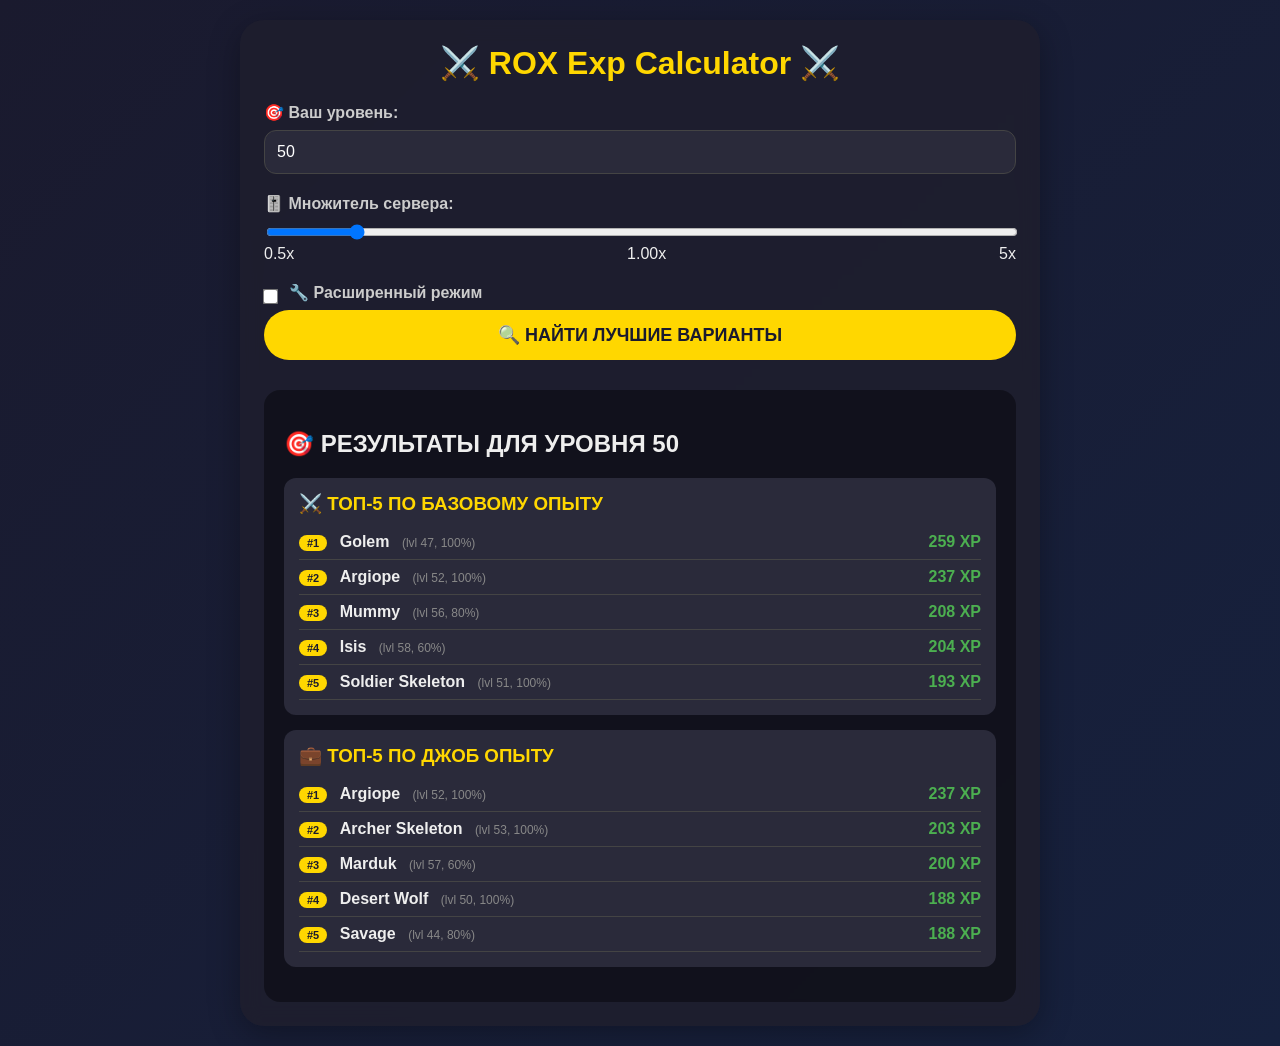
==== index.html @ 653b725a "Update index.html" ====
<!DOCTYPE html>
<html lang="ru">
<head>
    <meta charset="UTF-8">
    <meta name="viewport" content="width=device-width, initial-scale=1.0">
    <title>ROX Exp Calculator</title>
    <link rel="stylesheet" href="style.css">
</head>
<body>
    <div class="container">
        <h1>⚔️ ROX Exp Calculator ⚔️</h1>
        
        <div class="input-group">
            <label>🎯 Ваш уровень:</label>
            <input type="number" id="playerLevel" value="50" min="1" max="150">
        </div>
        
        <div class="input-group">
            <label>🎚️ Множитель сервера:</label>
            <input type="range" id="serverBonus" min="0.5" max="5" step="0.01" value="1.00">
            <div class="flex-between">
                <span>0.5x</span>
                <span id="serverBonusValue">1.00x</span>
                <span>5x</span>
            </div>
        </div>
        
        <div class="switch">
            <input type="checkbox" id="advancedMode">
            <label>🔧 Расширенный режим</label>
        </div>
        
        <div id="advancedPanel" class="advanced-panel">
            <div class="row">
                <div class="input-group">
                    <label>📊 Тип опыта:</label>
                    <select id="expType">
                        <option value="base">Базовый опыт (Base)</option>
                        <option value="job">Опыт профессии (Job)</option>
                    </select>
                </div>
                <div class="input-group">
                    <label>👥 Количество в пати:</label>
                    <input type="number" id="partySize" min="1" max="5" value="1">
                </div>
            </div>
            <div class="row">
                <div class="input-group">
                    <label>🎭 Разных классов в пати:</label>
                    <input type="number" id="classVariety" min="1" max="5" value="1">
                </div>
                <div class="input-group">
                    <label>⏱️ Время убийства (сек):</label>
                    <input type="number" id="killTime" min="0.1" step="0.1" value="5">
                </div>
            </div>
            <div class="input-group">
                <div class="switch">
                    <input type="checkbox" id="odinBless">
                    <label>✨ Благословение Одина (x5 опыт)</label>
                </div>
            </div>
            <div class="input-group" id="odinPointsGroup" style="display: none;">
                <label>💎 Очков Одина в запасе:</label>
                <input type="number" id="odinPoints" min="0" value="100">
                <div class="odin-info">Маленькие: 1 очко | Средние: 2 | Большие: 3</div>
            </div>
        </div>
        
        <button id="calculateBtn">🔍 НАЙТИ ЛУЧШИЕ ВАРИАНТЫ</button>
        
        <div id="results" class="results">
            <div style="text-align: center; color: #888;">Введите уровень и нажмите кнопку</div>
        </div>
    </div>

    <script src="script.js"></script>
</body>
</html>
---- style.css ----
* {
    box-sizing: border-box;
}

body {
    font-family: -apple-system, BlinkMacSystemFont, 'Segoe UI', Roboto, sans-serif;
    background: linear-gradient(135deg, #1a1a2e 0%, #16213e 100%);
    min-height: 100vh;
    margin: 0;
    padding: 20px;
    color: #eee;
}

.container {
    max-width: 800px;
    margin: 0 auto;
    background: rgba(30, 30, 46, 0.9);
    border-radius: 24px;
    padding: 24px;
    backdrop-filter: blur(10px);
    box-shadow: 0 8px 32px rgba(0,0,0,0.3);
}

h1 {
    text-align: center;
    margin-top: 0;
    color: #ffd700;
}

.input-group {
    margin-bottom: 20px;
}

label {
    display: block;
    margin-bottom: 8px;
    font-weight: bold;
    color: #ccc;
}

input, select {
    width: 100%;
    padding: 12px;
    border-radius: 12px;
    border: 1px solid #444;
    background: #2a2a3a;
    color: white;
    font-size: 16px;
}

input[type="range"] {
    padding: 0;
}

.row {
    display: flex;
    gap: 15px;
    flex-wrap: wrap;
}

.row > * {
    flex: 1;
}

.switch {
    display: flex;
    align-items: center;
    gap: 12px;
    cursor: pointer;
}

.switch input {
    width: auto;
    transform: scale(1.2);
    margin: 0;
}

.advanced-panel {
    display: none;
    margin-top: 20px;
    padding: 20px;
    background: rgba(0,0,0,0.3);
    border-radius: 16px;
}

.advanced-panel.show {
    display: block;
}

.results {
    margin-top: 30px;
    padding: 20px;
    background: rgba(0,0,0,0.4);
    border-radius: 16px;
}

.result-card {
    background: #2a2a3a;
    border-radius: 12px;
    padding: 15px;
    margin-bottom: 15px;
}

.result-card h3 {
    margin: 0 0 10px 0;
    color: #ffd700;
}

.monster-item {
    display: flex;
    justify-content: space-between;
    align-items: center;
    padding: 8px 0;
    border-bottom: 1px solid #444;
}

.monster-name {
    font-weight: bold;
}

.monster-exp {
    color: #4caf50;
    font-weight: bold;
}

.monster-penalty {
    font-size: 12px;
    color: #888;
    margin-left: 8px;
}

button {
    background: #ffd700;
    color: #1a1a2e;
    border: none;
    padding: 14px 28px;
    border-radius: 40px;
    font-size: 18px;
    font-weight: bold;
    cursor: pointer;
    width: 100%;
    transition: transform 0.1s;
}

button:active {
    transform: scale(0.98);
}

.flex-between {
    display: flex;
    justify-content: space-between;
    align-items: center;
}

.odin-info {
    font-size: 14px;
    color: #aaa;
    margin-top: 5px;
}

.badge {
    background: #ffd700;
    color: #1a1a2e;
    padding: 2px 8px;
    border-radius: 20px;
    font-size: 11px;
    font-weight: bold;
    margin-right: 8px;
}

@media (max-width: 600px) {
    .row {
        flex-direction: column;
    }
    .container {
        padding: 16px;
    }
}
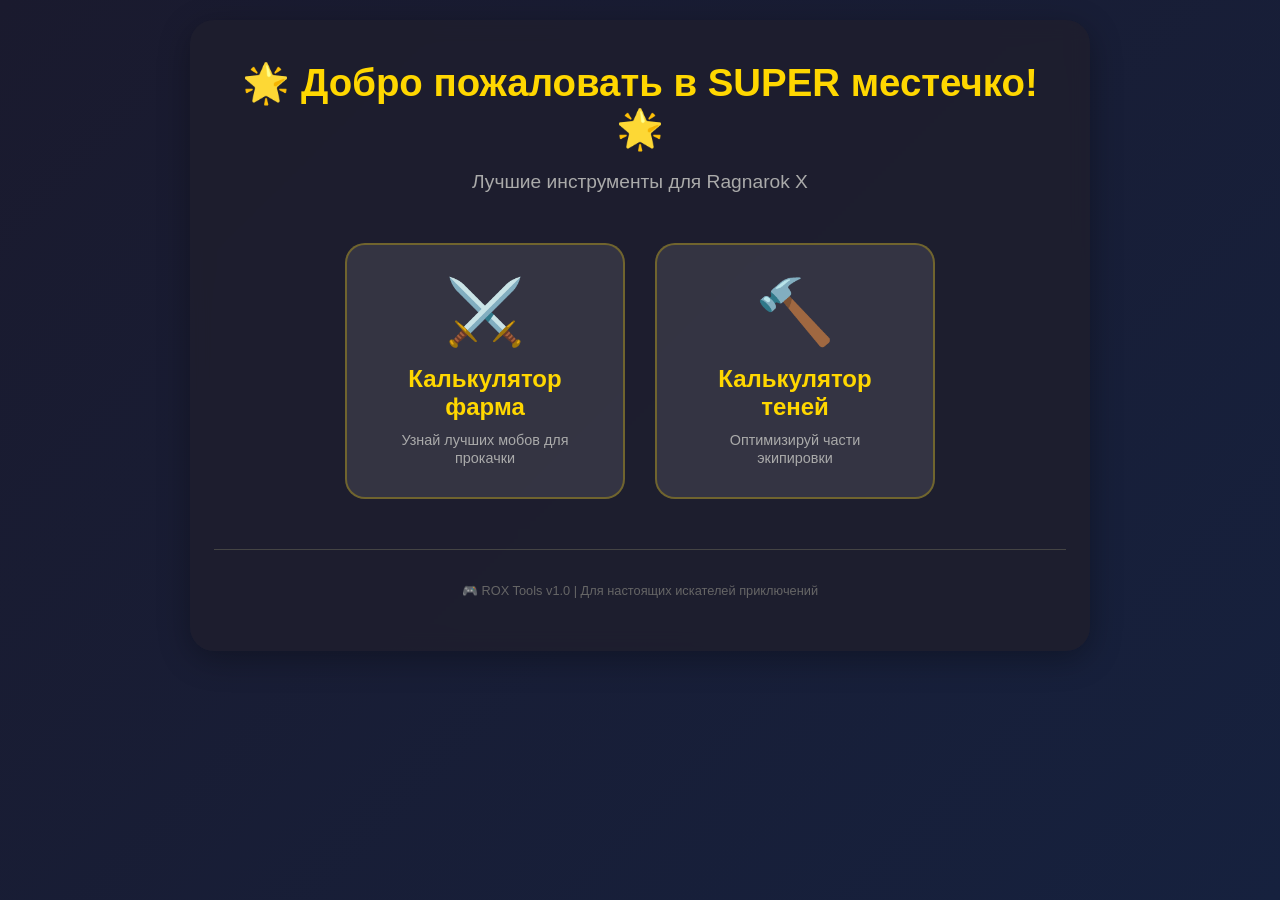
==== commit e1d3d7b4: "Add files via upload" ====
--- a/index.html
+++ b/index.html
@@ -3,77 +3,30 @@
 <head>
     <meta charset="UTF-8">
     <meta name="viewport" content="width=device-width, initial-scale=1.0">
-    <title>ROX Exp Calculator</title>
+    <title>SUPER местечко - ROX Tools</title>
     <link rel="stylesheet" href="style.css">
 </head>
 <body>
-    <div class="container">
-        <h1>⚔️ ROX Exp Calculator ⚔️</h1>
+    <div class="container hero">
+        <h1>🌟 Добро пожаловать в SUPER местечко! 🌟</h1>
+        <p class="subtitle">Лучшие инструменты для Ragnarok X</p>
         
-        <div class="input-group">
-            <label>🎯 Ваш уровень:</label>
-            <input type="number" id="playerLevel" value="50" min="1" max="150">
+        <div class="hero-buttons">
+            <a href="farm.html" class="hero-btn farm-btn">
+                <span class="btn-icon">⚔️</span>
+                <span class="btn-title">Калькулятор фарма</span>
+                <span class="btn-desc">Узнай лучших мобов для прокачки</span>
+            </a>
+            <a href="shadow.html" class="hero-btn shadow-btn">
+                <span class="btn-icon">🔨</span>
+                <span class="btn-title">Калькулятор теней</span>
+                <span class="btn-desc">Оптимизируй части экипировки</span>
+            </a>
         </div>
         
-        <div class="input-group">
-            <label>🎚️ Множитель сервера:</label>
-            <input type="range" id="serverBonus" min="0.5" max="5" step="0.01" value="1.00">
-            <div class="flex-between">
-                <span>0.5x</span>
-                <span id="serverBonusValue">1.00x</span>
-                <span>5x</span>
-            </div>
-        </div>
-        
-        <div class="switch">
-            <input type="checkbox" id="advancedMode">
-            <label>🔧 Расширенный режим</label>
-        </div>
-        
-        <div id="advancedPanel" class="advanced-panel">
-            <div class="row">
-                <div class="input-group">
-                    <label>📊 Тип опыта:</label>
-                    <select id="expType">
-                        <option value="base">Базовый опыт (Base)</option>
-                        <option value="job">Опыт профессии (Job)</option>
-                    </select>
-                </div>
-                <div class="input-group">
-                    <label>👥 Количество в пати:</label>
-                    <input type="number" id="partySize" min="1" max="5" value="1">
-                </div>
-            </div>
-            <div class="row">
-                <div class="input-group">
-                    <label>🎭 Разных классов в пати:</label>
-                    <input type="number" id="classVariety" min="1" max="5" value="1">
-                </div>
-                <div class="input-group">
-                    <label>⏱️ Время убийства (сек):</label>
-                    <input type="number" id="killTime" min="0.1" step="0.1" value="5">
-                </div>
-            </div>
-            <div class="input-group">
-                <div class="switch">
-                    <input type="checkbox" id="odinBless">
-                    <label>✨ Благословение Одина (x5 опыт)</label>
-                </div>
-            </div>
-            <div class="input-group" id="odinPointsGroup" style="display: none;">
-                <label>💎 Очков Одина в запасе:</label>
-                <input type="number" id="odinPoints" min="0" value="100">
-                <div class="odin-info">Маленькие: 1 очко | Средние: 2 | Большие: 3</div>
-            </div>
-        </div>
-        
-        <button id="calculateBtn">🔍 НАЙТИ ЛУЧШИЕ ВАРИАНТЫ</button>
-        
-        <div id="results" class="results">
-            <div style="text-align: center; color: #888;">Введите уровень и нажмите кнопку</div>
-        </div>
+        <footer class="hero-footer">
+            <p>🎮 ROX Tools v1.0 | Для настоящих искателей приключений</p>
+        </footer>
     </div>
-
-    <script src="script.js"></script>
 </body>
-</html>
+</html>
--- a/style.css
+++ b/style.css
@@ -12,7 +12,7 @@
 }
 
 .container {
-    max-width: 800px;
+    max-width: 900px;
     margin: 0 auto;
     background: rgba(30, 30, 46, 0.9);
     border-radius: 24px;
@@ -21,6 +21,110 @@
     box-shadow: 0 8px 32px rgba(0,0,0,0.3);
 }
 
+/* ========== ГЛАВНАЯ СТРАНИЦА ========== */
+.hero {
+    text-align: center;
+    padding: 40px 24px;
+}
+
+.hero h1 {
+    font-size: 2.4em;
+    margin-bottom: 10px;
+}
+
+.subtitle {
+    font-size: 1.2em;
+    color: #aaa;
+    margin-bottom: 50px;
+}
+
+.hero-buttons {
+    display: flex;
+    gap: 30px;
+    justify-content: center;
+    flex-wrap: wrap;
+    margin-bottom: 50px;
+}
+
+.hero-btn {
+    background: rgba(255, 255, 255, 0.1);
+    border: 2px solid rgba(255, 215, 0, 0.3);
+    border-radius: 20px;
+    padding: 30px 40px;
+    text-decoration: none;
+    color: white;
+    transition: all 0.3s ease;
+    width: 280px;
+    text-align: center;
+}
+
+.hero-btn:hover {
+    transform: translateY(-5px);
+    border-color: #ffd700;
+    background: rgba(255, 215, 0, 0.1);
+    box-shadow: 0 10px 30px rgba(255, 215, 0, 0.2);
+}
+
+.btn-icon {
+    font-size: 4em;
+    display: block;
+    margin-bottom: 15px;
+}
+
+.btn-title {
+    font-size: 1.5em;
+    font-weight: bold;
+    display: block;
+    margin-bottom: 10px;
+    color: #ffd700;
+}
+
+.btn-desc {
+    font-size: 0.9em;
+    color: #aaa;
+}
+
+.hero-footer {
+    margin-top: 40px;
+    padding-top: 20px;
+    border-top: 1px solid #444;
+    color: #666;
+    font-size: 0.8em;
+}
+
+/* ========== НАВИГАЦИЯ ========== */
+.nav-bar {
+    display: flex;
+    justify-content: space-between;
+    align-items: center;
+    margin-bottom: 30px;
+    padding-bottom: 15px;
+    border-bottom: 1px solid #444;
+    flex-wrap: wrap;
+    gap: 10px;
+}
+
+.home-btn, .switch-btn {
+    background: rgba(255, 215, 0, 0.15);
+    padding: 8px 16px;
+    border-radius: 20px;
+    text-decoration: none;
+    color: #ffd700;
+    font-size: 14px;
+    transition: all 0.2s;
+}
+
+.home-btn:hover, .switch-btn:hover {
+    background: rgba(255, 215, 0, 0.3);
+}
+
+.page-title {
+    font-size: 1.2em;
+    font-weight: bold;
+    color: #ffd700;
+}
+
+/* ========== ОБЩИЕ СТИЛИ ========== */
 h1 {
     text-align: center;
     margin-top: 0;
@@ -106,7 +210,7 @@
     color: #ffd700;
 }
 
-.monster-item {
+.monster-item, .craft-item {
     display: flex;
     justify-content: space-between;
     align-items: center;
@@ -114,11 +218,11 @@
     border-bottom: 1px solid #444;
 }
 
-.monster-name {
-    font-weight: bold;
-}
-
-.monster-exp {
+.monster-name, .craft-name {
+    font-weight: bold;
+}
+
+.monster-exp, .craft-stats {
     color: #4caf50;
     font-weight: bold;
 }
@@ -168,11 +272,96 @@
     margin-right: 8px;
 }
 
-@media (max-width: 600px) {
-    .row {
-        flex-direction: column;
-    }
-    .container {
-        padding: 16px;
-    }
+/* Увеличенные иконки в таблице */
+.craft-img {
+    width: 80px;
+    text-align: center;
+    padding: 8px;
+}
+
+.item-icon {
+    width: 64px;
+    height: 64px;
+    object-fit: contain;
+    border-radius: 12px;
+    background: rgba(0,0,0,0.3);
+    padding: 8px;
+    transition: transform 0.2s;
+}
+
+.item-icon:hover {
+    transform: scale(1.1);
+}
+
+/* Растянутое поле ввода */
+#dataInput {
+    width: 100%;
+    font-family: monospace;
+    font-size: 14px;
+    line-height: 1.5;
+    resize: vertical;
+}
+
+/* Детали конвертации */
+.detail-row {
+    background: rgba(0,0,0,0.2);
+}
+
+.detail-cell {
+    padding: 10px !important;
+}
+
+.detail-steps {
+    font-size: 12px;
+    color: #aaa;
+    padding: 8px;
+    background: rgba(0,0,0,0.3);
+    border-radius: 8px;
+}
+
+.detail-steps div {
+    padding: 4px 0;
+    font-family: monospace;
+}
+
+details summary {
+    cursor: pointer;
+    color: #ffd700;
+    font-size: 12px;
+}
+
+details summary:hover {
+    text-decoration: underline;
+}
+
+/* Увеличенные ячейки таблицы */
+.craft-table th, .craft-table td {
+    padding: 12px 8px;
+    vertical-align: middle;
+}
+
+.craft-name {
+    font-weight: bold;
+    font-size: 14px;
+}
+
+.craft-orig, .craft-gain, .craft-need {
+    text-align: center;
+    font-size: 14px;
+}
+
+.craft-gain {
+    color: #4caf50;
+    font-weight: bold;
+}
+
+.craft-need {
+    color: #ff9800;
+    font-weight: bold;
+}
+
+.craft-total {
+    color: #ffd700;
+    font-weight: bold;
+    font-size: 16px;
 }
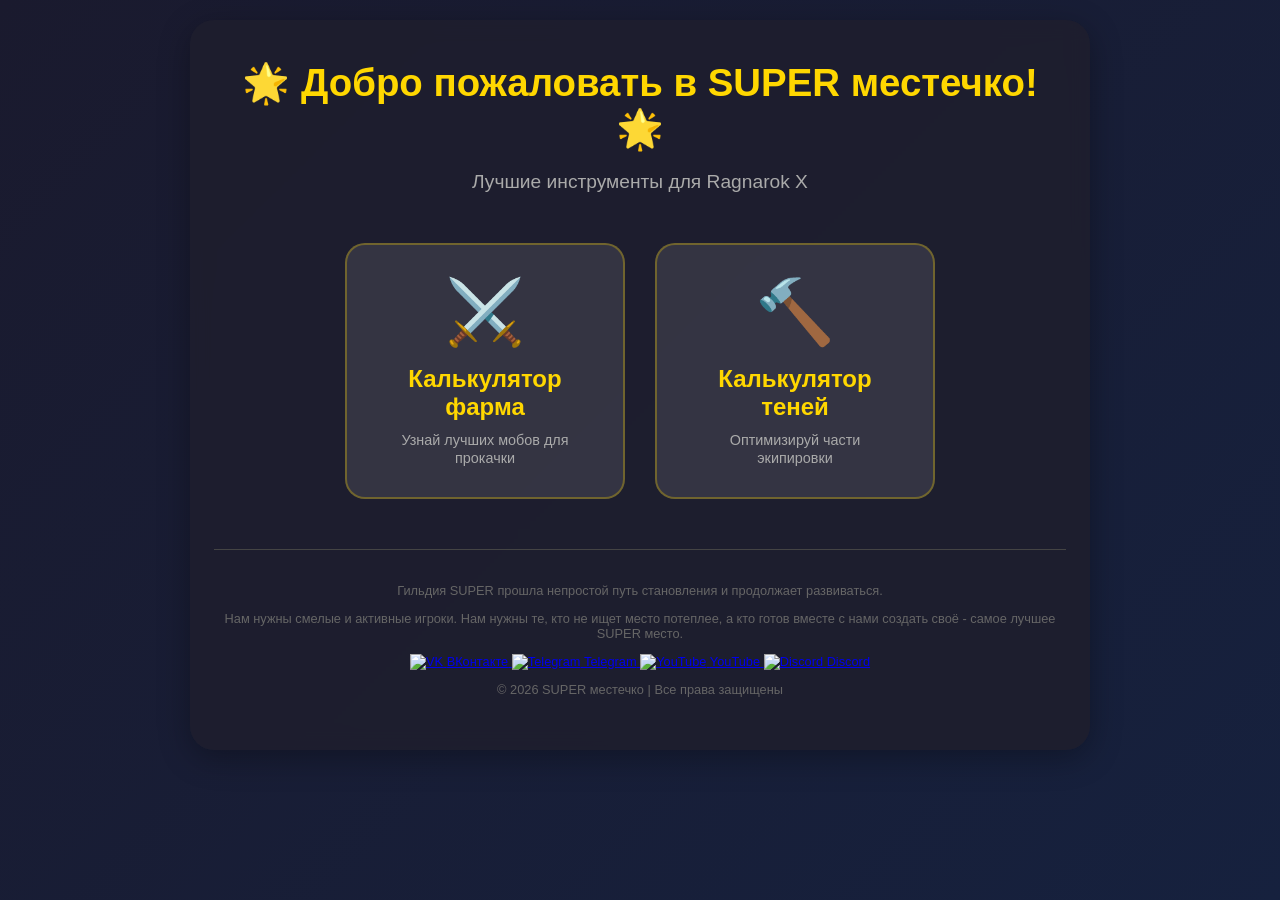
==== commit 1a5c6936: "Update index.html" ====
--- a/index.html
+++ b/index.html
@@ -25,8 +25,34 @@
         </div>
         
         <footer class="hero-footer">
-            <p>🎮 ROX Tools v1.0 | Для настоящих искателей приключений</p>
+            <div class="footer-text">
+                <p>Гильдия SUPER прошла непростой путь становления и продолжает развиваться.</p>
+                <p>Нам нужны смелые и активные игроки. Нам нужны те, кто не ищет место потеплее, а кто готов вместе с нами создать своё - самое лучшее SUPER место.</p>
+            </div>
+            
+            <div class="social-links">
+                <a href="https://vk.com/superguildro" target="_blank" class="social-link">
+                    <img src="img/vk.png" alt="VK" class="social-icon">
+                    <span>ВКонтакте</span>
+                </a>
+                <a href="https://t.me/SUPERguildRO" target="_blank" class="social-link">
+                    <img src="img/tg.png" alt="Telegram" class="social-icon">
+                    <span>Telegram</span>
+                </a>
+                <a href="https://www.youtube.com/EzyGames" target="_blank" class="social-link">
+                    <img src="img/yt.png" alt="YouTube" class="social-icon">
+                    <span>YouTube</span>
+                </a>
+                <a href="https://discord.gg/63xw9FbPA7" target="_blank" class="social-link">
+                    <img src="img/ds.png" alt="Discord" class="social-icon">
+                    <span>Discord</span>
+                </a>
+            </div>
+            
+            <div class="footer-copyright">
+                <p>© 2026 SUPER местечко | Все права защищены</p>
+            </div>
         </footer>
     </div>
 </body>
-</html>+</html>
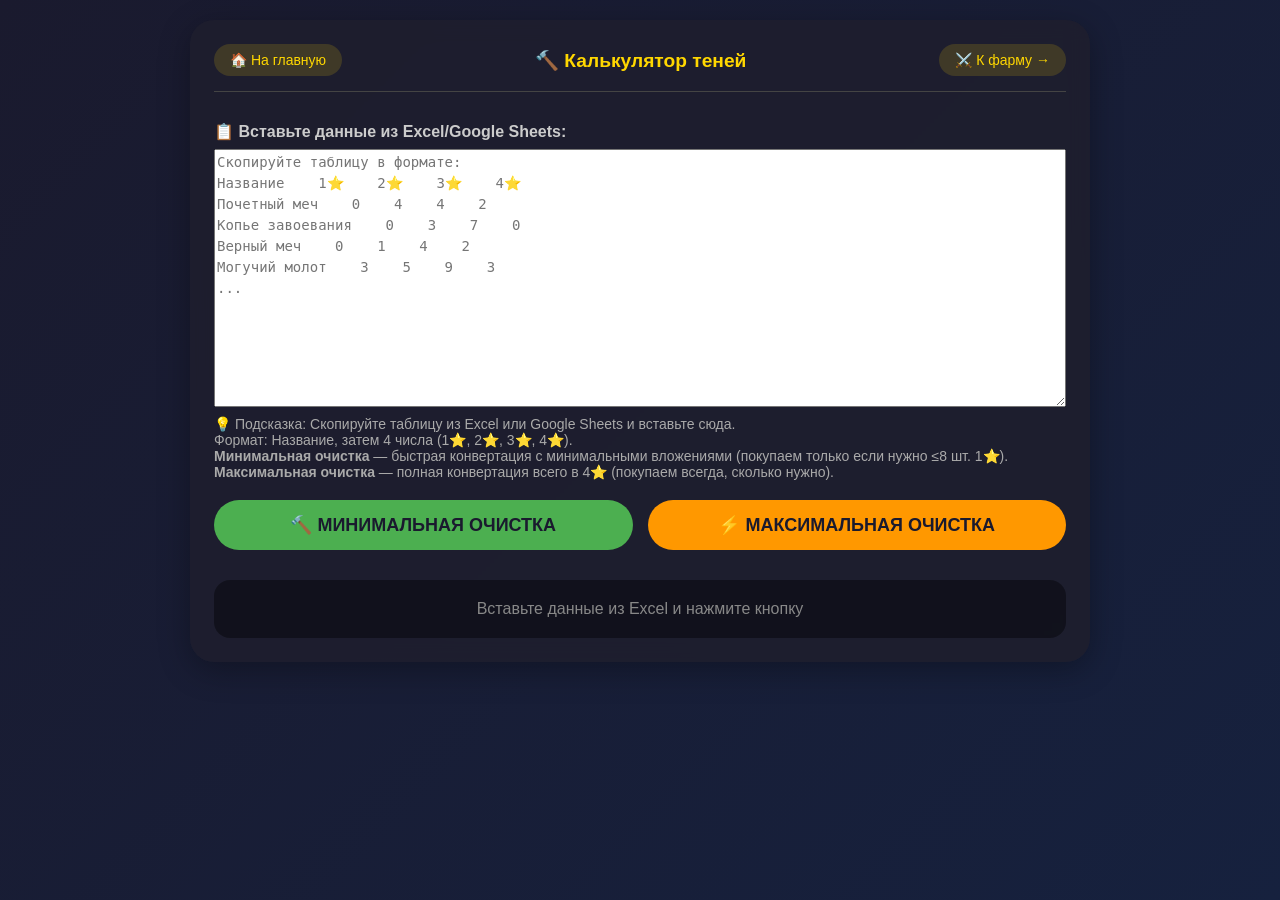
==== commit c28913f4: "Update index.html" ====
--- a/index.html
+++ b/index.html
@@ -3,56 +3,62 @@
 <head>
     <meta charset="UTF-8">
     <meta name="viewport" content="width=device-width, initial-scale=1.0">
-    <title>SUPER местечко - ROX Tools</title>
+    <title>Калькулятор теней - SUPER местечко</title>
     <link rel="stylesheet" href="style.css">
 </head>
 <body>
-    <div class="container hero">
-        <h1>🌟 Добро пожаловать в SUPER местечко! 🌟</h1>
-        <p class="subtitle">Лучшие инструменты для Ragnarok X</p>
-        
-        <div class="hero-buttons">
-            <a href="farm.html" class="hero-btn farm-btn">
-                <span class="btn-icon">⚔️</span>
-                <span class="btn-title">Калькулятор фарма</span>
-                <span class="btn-desc">Узнай лучших мобов для прокачки</span>
-            </a>
-            <a href="shadow.html" class="hero-btn shadow-btn">
-                <span class="btn-icon">🔨</span>
-                <span class="btn-title">Калькулятор теней</span>
-                <span class="btn-desc">Оптимизируй части экипировки</span>
-            </a>
+    <div class="container">
+        <div class="nav-bar">
+            <a href="index.html" class="home-btn">🏠 На главную</a>
+            <span class="page-title">🔨 Калькулятор теней</span>
+            <a href="farm.html" class="switch-btn">⚔️ К фарму →</a>
         </div>
         
-        <footer class="hero-footer">
-            <div class="footer-text">
-                <p>Гильдия SUPER прошла непростой путь становления и продолжает развиваться.</p>
-                <p>Нам нужны смелые и активные игроки. Нам нужны те, кто не ищет место потеплее, а кто готов вместе с нами создать своё - самое лучшее SUPER место.</p>
+        <div class="input-group">
+            <label>📋 Вставьте данные из Excel/Google Sheets:</label>
+            <textarea id="dataInput" rows="12" placeholder='Скопируйте таблицу в формате:
+Название    1⭐    2⭐    3⭐    4⭐
+Почетный меч    0    4    4    2
+Копье завоевания    0    3    7    0
+Верный меч    0    1    4    2
+Могучий молот    3    5    9    3
+...'></textarea>
+            <div class="odin-info">
+                💡 Подсказка: Скопируйте таблицу из Excel или Google Sheets и вставьте сюда.<br>
+                Формат: Название, затем 4 числа (1⭐, 2⭐, 3⭐, 4⭐).<br>
+                <strong>Минимальная очистка</strong> — быстрая конвертация с минимальными вложениями (покупаем только если нужно ≤8 шт. 1⭐).<br>
+                <strong>Максимальная очистка</strong> — полная конвертация всего в 4⭐ (покупаем всегда, сколько нужно).
             </div>
-            
-            <div class="social-links">
-                <a href="https://vk.com/superguildro" target="_blank" class="social-link">
-                    <img src="img/vk.png" alt="VK" class="social-icon">
-                    <span>ВКонтакте</span>
-                </a>
-                <a href="https://t.me/SUPERguildRO" target="_blank" class="social-link">
-                    <img src="img/tg.png" alt="Telegram" class="social-icon">
-                    <span>Telegram</span>
-                </a>
-                <a href="https://www.youtube.com/EzyGames" target="_blank" class="social-link">
-                    <img src="img/yt.png" alt="YouTube" class="social-icon">
-                    <span>YouTube</span>
-                </a>
-                <a href="https://discord.gg/63xw9FbPA7" target="_blank" class="social-link">
-                    <img src="img/ds.png" alt="Discord" class="social-icon">
-                    <span>Discord</span>
-                </a>
-            </div>
-            
-            <div class="footer-copyright">
-                <p>© 2026 SUPER местечко | Все права защищены</p>
-            </div>
-        </footer>
+        </div>
+        
+        <div class="row">
+            <button id="loadBtnMin" style="background: #4caf50;">🔨 МИНИМАЛЬНАЯ ОЧИСТКА</button>
+            <button id="loadBtnFull" style="background: #ff9800;">⚡ МАКСИМАЛЬНАЯ ОЧИСТКА</button>
+        </div>
+        
+        <div id="craftResults" class="results">
+            <div style="text-align: center; color: #888;">Вставьте данные из Excel и нажмите кнопку</div>
+        </div>
     </div>
+
+    <script src="shadow.js"></script>
+    
+    <script>
+        document.getElementById('loadBtnMin').addEventListener('click', () => {
+            if (typeof window.loadDataMin === 'function') {
+                window.loadDataMin();
+            } else {
+                alert('Ошибка: калькулятор не загружен');
+            }
+        });
+        
+        document.getElementById('loadBtnFull').addEventListener('click', () => {
+            if (typeof window.loadDataFull === 'function') {
+                window.loadDataFull();
+            } else {
+                alert('Ошибка: калькулятор не загружен');
+            }
+        });
+    </script>
 </body>
 </html>
--- a/style.css
+++ b/style.css
@@ -364,4 +364,95 @@
     color: #ffd700;
     font-weight: bold;
     font-size: 16px;
-}+}
+
+/* ========== ФУТЕР ========== */
+.hero-footer {
+    margin-top: 50px;
+    padding-top: 30px;
+    border-top: 1px solid rgba(255, 215, 0, 0.3);
+}
+
+.footer-text {
+    text-align: center;
+    margin-bottom: 30px;
+    color: #aaa;
+    font-size: 14px;
+    line-height: 1.6;
+}
+
+.footer-text p {
+    margin: 8px 0;
+}
+
+.social-links {
+    display: flex;
+    justify-content: center;
+    gap: 30px;
+    flex-wrap: wrap;
+    margin-bottom: 30px;
+}
+
+.social-link {
+    display: flex;
+    flex-direction: column;
+    align-items: center;
+    gap: 8px;
+    text-decoration: none;
+    color: #ccc;
+    transition: all 0.3s ease;
+    padding: 10px;
+    border-radius: 16px;
+    background: rgba(255, 255, 255, 0.05);
+    min-width: 80px;
+}
+
+.social-link:hover {
+    transform: translateY(-5px);
+    background: rgba(255, 215, 0, 0.15);
+    color: #ffd700;
+}
+
+.social-icon {
+    width: 64px;
+    height: 64px;
+    object-fit: contain;
+    border-radius: 16px;
+}
+
+.social-link span {
+    font-size: 12px;
+    font-weight: bold;
+}
+
+.footer-copyright {
+    text-align: center;
+    color: #666;
+    font-size: 11px;
+    padding-top: 20px;
+    border-top: 1px solid rgba(255, 255, 255, 0.1);
+}
+
+.footer-copyright p {
+    margin: 0;
+}
+
+@media (max-width: 600px) {
+    .social-links {
+        gap: 15px;
+    }
+    .social-link {
+        min-width: 60px;
+        padding: 6px;
+    }
+    .social-icon {
+        width: 48px;
+        height: 48px;
+    }
+    .social-link span {
+        font-size: 10px;
+    }
+    .footer-text {
+        font-size: 12px;
+    }
+}
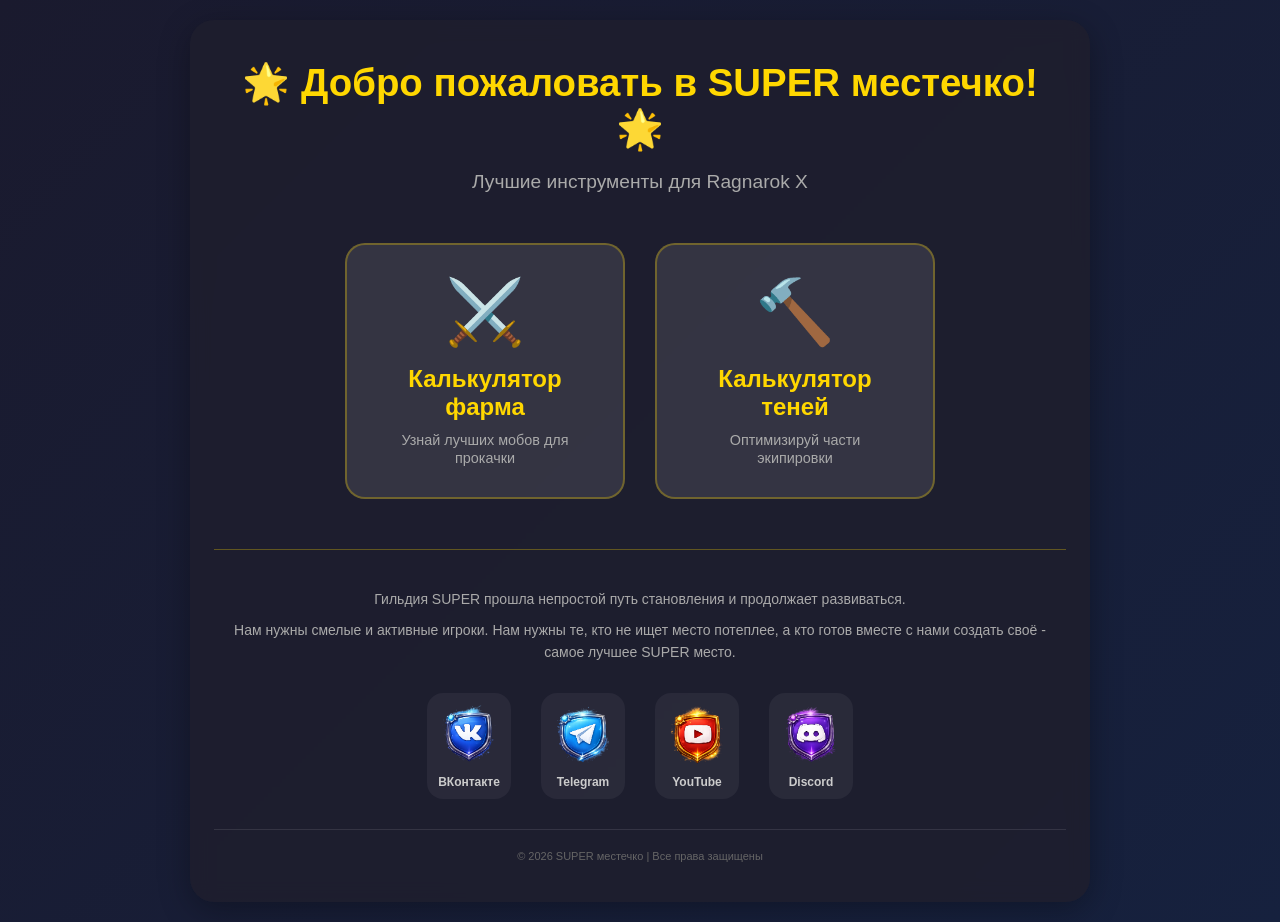
==== commit c4c90965: "Update index.html" ====
--- a/index.html
+++ b/index.html
@@ -3,62 +3,56 @@
 <head>
     <meta charset="UTF-8">
     <meta name="viewport" content="width=device-width, initial-scale=1.0">
-    <title>Калькулятор теней - SUPER местечко</title>
+    <title>SUPER местечко - ROX Tools</title>
     <link rel="stylesheet" href="style.css">
 </head>
 <body>
-    <div class="container">
-        <div class="nav-bar">
-            <a href="index.html" class="home-btn">🏠 На главную</a>
-            <span class="page-title">🔨 Калькулятор теней</span>
-            <a href="farm.html" class="switch-btn">⚔️ К фарму →</a>
+    <div class="container hero">
+        <h1>🌟 Добро пожаловать в SUPER местечко! 🌟</h1>
+        <p class="subtitle">Лучшие инструменты для Ragnarok X</p>
+        
+        <div class="hero-buttons">
+            <a href="farm.html" class="hero-btn farm-btn">
+                <span class="btn-icon">⚔️</span>
+                <span class="btn-title">Калькулятор фарма</span>
+                <span class="btn-desc">Узнай лучших мобов для прокачки</span>
+            </a>
+            <a href="shadow.html" class="hero-btn shadow-btn">
+                <span class="btn-icon">🔨</span>
+                <span class="btn-title">Калькулятор теней</span>
+                <span class="btn-desc">Оптимизируй части экипировки</span>
+            </a>
         </div>
         
-        <div class="input-group">
-            <label>📋 Вставьте данные из Excel/Google Sheets:</label>
-            <textarea id="dataInput" rows="12" placeholder='Скопируйте таблицу в формате:
-Название    1⭐    2⭐    3⭐    4⭐
-Почетный меч    0    4    4    2
-Копье завоевания    0    3    7    0
-Верный меч    0    1    4    2
-Могучий молот    3    5    9    3
-...'></textarea>
-            <div class="odin-info">
-                💡 Подсказка: Скопируйте таблицу из Excel или Google Sheets и вставьте сюда.<br>
-                Формат: Название, затем 4 числа (1⭐, 2⭐, 3⭐, 4⭐).<br>
-                <strong>Минимальная очистка</strong> — быстрая конвертация с минимальными вложениями (покупаем только если нужно ≤8 шт. 1⭐).<br>
-                <strong>Максимальная очистка</strong> — полная конвертация всего в 4⭐ (покупаем всегда, сколько нужно).
+        <footer class="hero-footer">
+            <div class="footer-text">
+                <p>Гильдия SUPER прошла непростой путь становления и продолжает развиваться.</p>
+                <p>Нам нужны смелые и активные игроки. Нам нужны те, кто не ищет место потеплее, а кто готов вместе с нами создать своё - самое лучшее SUPER место.</p>
             </div>
-        </div>
-        
-        <div class="row">
-            <button id="loadBtnMin" style="background: #4caf50;">🔨 МИНИМАЛЬНАЯ ОЧИСТКА</button>
-            <button id="loadBtnFull" style="background: #ff9800;">⚡ МАКСИМАЛЬНАЯ ОЧИСТКА</button>
-        </div>
-        
-        <div id="craftResults" class="results">
-            <div style="text-align: center; color: #888;">Вставьте данные из Excel и нажмите кнопку</div>
-        </div>
+            
+            <div class="social-links">
+                <a href="https://vk.com/superguildro" target="_blank" class="social-link">
+                    <img src="img/vk.png" alt="VK" class="social-icon">
+                    <span>ВКонтакте</span>
+                </a>
+                <a href="https://t.me/SUPERguildRO" target="_blank" class="social-link">
+                    <img src="img/tg.png" alt="Telegram" class="social-icon">
+                    <span>Telegram</span>
+                </a>
+                <a href="https://www.youtube.com/EzyGames" target="_blank" class="social-link">
+                    <img src="img/yt.png" alt="YouTube" class="social-icon">
+                    <span>YouTube</span>
+                </a>
+                <a href="https://discord.gg/63xw9FbPA7" target="_blank" class="social-link">
+                    <img src="img/ds.png" alt="Discord" class="social-icon">
+                    <span>Discord</span>
+                </a>
+            </div>
+            
+            <div class="footer-copyright">
+                <p>© 2026 SUPER местечко | Все права защищены</p>
+            </div>
+        </footer>
     </div>
-
-    <script src="shadow.js"></script>
-    
-    <script>
-        document.getElementById('loadBtnMin').addEventListener('click', () => {
-            if (typeof window.loadDataMin === 'function') {
-                window.loadDataMin();
-            } else {
-                alert('Ошибка: калькулятор не загружен');
-            }
-        });
-        
-        document.getElementById('loadBtnFull').addEventListener('click', () => {
-            if (typeof window.loadDataFull === 'function') {
-                window.loadDataFull();
-            } else {
-                alert('Ошибка: калькулятор не загружен');
-            }
-        });
-    </script>
 </body>
 </html>
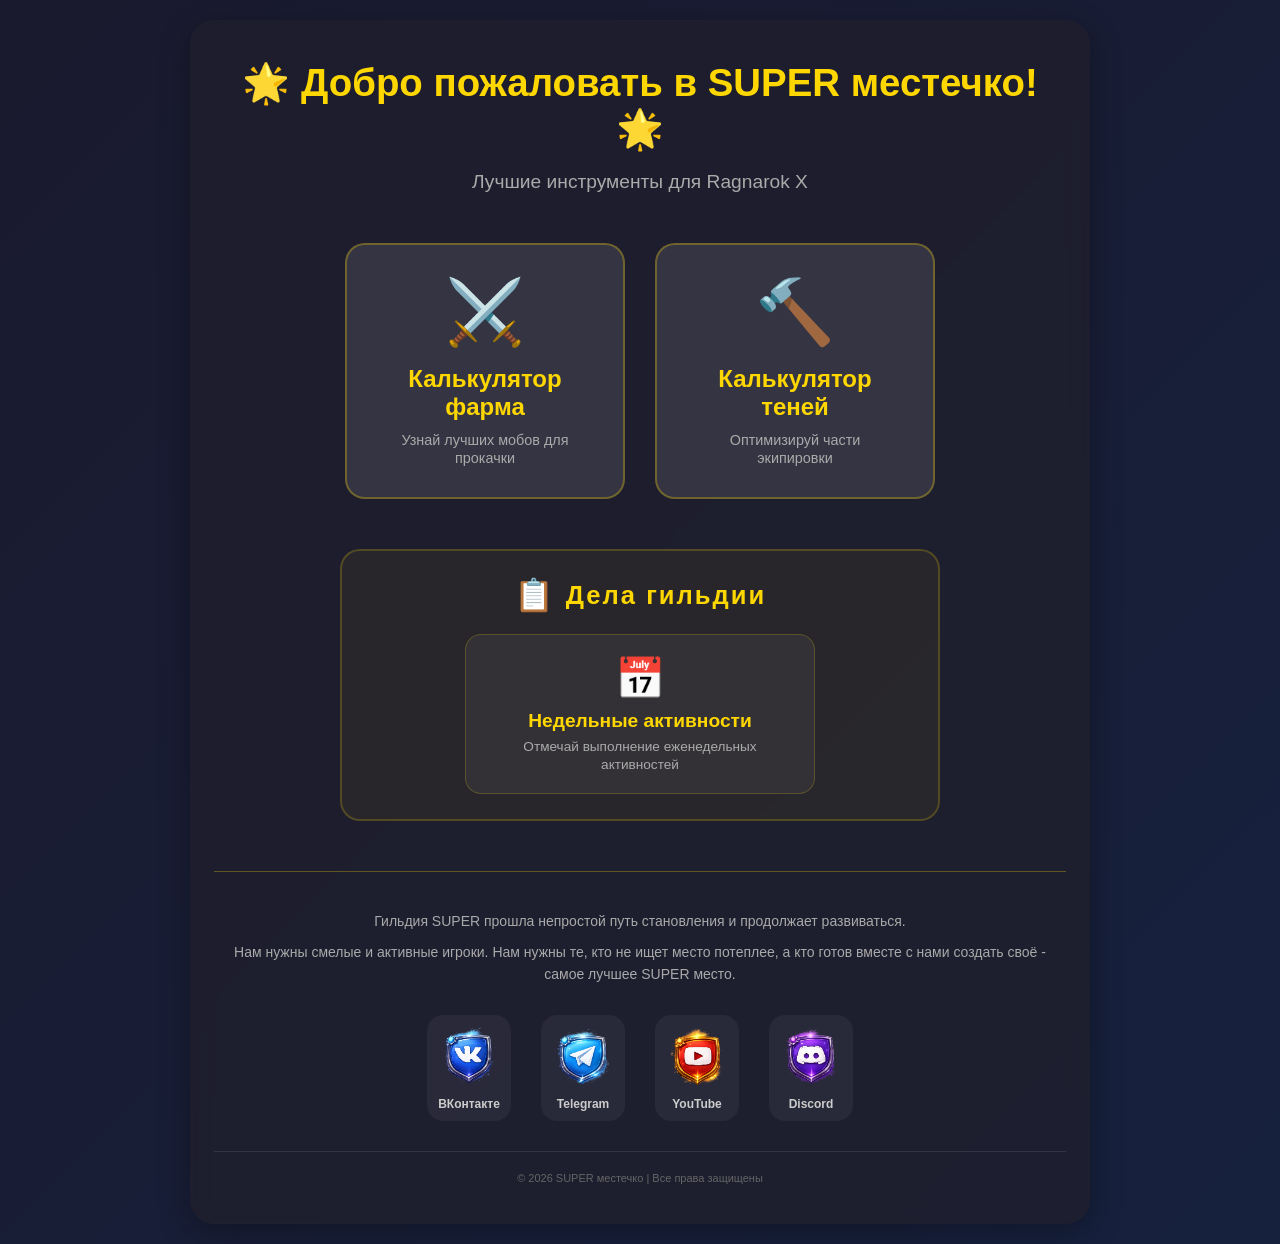
==== commit 14e8fd95: "Add files via upload" ====
--- a/index.html
+++ b/index.html
@@ -24,6 +24,21 @@
             </a>
         </div>
         
+        <!-- Новая секция - Дела гильдии -->
+        <div class="guild-section">
+            <div class="guild-header">
+                <span class="guild-icon">📋</span>
+                <span class="guild-title">Дела гильдии</span>
+            </div>
+            <div class="guild-links">
+                <a href="week/week.html" class="guild-btn">
+                    <span class="guild-btn-icon">📅</span>
+                    <span class="guild-btn-title">Недельные активности</span>
+                    <span class="guild-btn-desc">Отмечай выполнение еженедельных активностей</span>
+                </a>
+            </div>
+        </div>
+        
         <footer class="hero-footer">
             <div class="footer-text">
                 <p>Гильдия SUPER прошла непростой путь становления и продолжает развиваться.</p>
@@ -31,7 +46,7 @@
             </div>
             
             <div class="social-links">
-                <a href="https://vk.com/superguildro" target="_blank" class="social-link">
+                <a href="https://vk.com/super_rox" target="_blank" class="social-link">
                     <img src="img/vk.png" alt="VK" class="social-icon">
                     <span>ВКонтакте</span>
                 </a>
@@ -55,4 +70,4 @@
         </footer>
     </div>
 </body>
-</html>
+</html>
--- a/style.css
+++ b/style.css
@@ -456,3 +456,364 @@
         font-size: 12px;
     }
 }
+
+/* Подсветка строк с остатками */
+.alert-row {
+    background: rgba(255, 0, 0, 0.2) !important;
+    border-left: 3px solid #ff4444;
+}
+
+.alert-row:hover {
+    background: rgba(255, 0, 0, 0.3) !important;
+}
+
+/* Дополнительно: можно добавить иконку предупреждения */
+.alert-row .craft-name::before {
+    content: "⚠️ ";
+    font-size: 14px;
+}
+
+/* Добавляем в конец файла style.css */
+
+/* Новая верстка с выпадающим списком и чекбоксом */
+.controls-row {
+    display: flex;
+    flex-direction: column;
+    gap: 15px;
+    margin: 15px 0;
+}
+
+.controls-top {
+    display: flex;
+    flex-wrap: wrap;
+    gap: 30px;
+    align-items: flex-start;
+}
+
+.controls-top .rank-selector {
+    display: flex;
+    flex-direction: column;
+    gap: 6px;
+    flex: 1 1 200px;
+    min-width: 180px;
+}
+
+.controls-top .rank-selector label {
+    margin: 0;
+    font-weight: bold;
+    color: #ccc;
+    font-size: 14px;
+}
+
+.controls-top .rank-selector select {
+    padding: 10px 14px;
+    border-radius: 40px;
+    border: 1px solid #444;
+    background: #2a2a3a;
+    color: white;
+    font-size: 16px;
+    cursor: pointer;
+    width: 100%;
+}
+
+.controls-top .break-selector {
+    display: flex;
+    flex-direction: column;
+    gap: 6px;
+    flex: 1 1 200px;
+    min-width: 180px;
+}
+
+.controls-top .break-selector label {
+    margin: 0;
+    font-weight: bold;
+    color: #ccc;
+    font-size: 14px;
+}
+
+.controls-top .break-selector .checkbox-wrapper {
+    display: flex;
+    align-items: center;
+    gap: 10px;
+}
+
+.controls-top .break-selector input[type="checkbox"] {
+    width: 22px;
+    height: 22px;
+    cursor: pointer;
+    accent-color: #ffd700;
+    flex: 0 0 auto;
+    margin: 0;
+}
+
+.controls-top .break-selector .checkbox-wrapper span {
+    color: #aaa;
+    font-size: 14px;
+}
+
+.controls-buttons {
+    display: flex;
+    gap: 15px;
+    flex-wrap: wrap;
+}
+
+.controls-buttons .btn-min {
+    background: #4caf50;
+    flex: 1 1 200px;
+    min-width: 180px;
+    padding: 14px 28px;
+    border: none;
+    border-radius: 40px;
+    font-size: 18px;
+    font-weight: bold;
+    cursor: pointer;
+    color: white;
+    transition: transform 0.1s;
+}
+
+.controls-buttons .btn-min:hover {
+    opacity: 0.9;
+}
+
+.controls-buttons .btn-full {
+    background: #ff9800;
+    flex: 1 1 200px;
+    min-width: 180px;
+    padding: 14px 28px;
+    border: none;
+    border-radius: 40px;
+    font-size: 18px;
+    font-weight: bold;
+    cursor: pointer;
+    color: white;
+    transition: transform 0.1s;
+}
+
+.controls-buttons .btn-full:hover {
+    opacity: 0.9;
+}
+
+.controls-buttons button:active {
+    transform: scale(0.98);
+}
+
+/* Адаптация для мобильных устройств */
+@media (max-width: 600px) {
+    .controls-top {
+        flex-direction: column;
+        gap: 15px;
+    }
+    
+    .controls-top .rank-selector,
+    .controls-top .break-selector {
+        flex: 1 1 auto;
+        min-width: unset;
+        width: 100%;
+    }
+    
+    .controls-buttons {
+        flex-direction: column;
+    }
+    
+    .controls-buttons .btn-min,
+    .controls-buttons .btn-full {
+        flex: 1 1 auto;
+        min-width: unset;
+        width: 100%;
+    }
+}
+/* Стили для расширенного режима */
+#advancedPanel .row {
+    display: flex;
+    gap: 15px;
+    flex-wrap: wrap;
+}
+
+#advancedPanel .row > * {
+    flex: 1;
+    min-width: 150px;
+}
+
+#advancedPanel select,
+#advancedPanel input[type="number"] {
+    width: 100%;
+    padding: 10px 14px;
+    border-radius: 12px;
+    border: 1px solid #444;
+    background: #2a2a3a;
+    color: white;
+    font-size: 15px;
+}
+
+#advancedPanel .odin-info {
+    font-size: 13px;
+    color: #aaa;
+    margin-top: 8px;
+    padding: 10px;
+    background: rgba(0,0,0,0.2);
+    border-radius: 8px;
+    border-left: 3px solid #ffd700;
+}
+
+/* Результаты в расширенном режиме */
+.result-card .monster-item {
+    display: flex;
+    justify-content: space-between;
+    align-items: center;
+    padding: 8px 0;
+    border-bottom: 1px solid rgba(255,255,255,0.05);
+}
+
+.result-card .monster-item:last-child {
+    border-bottom: none;
+}
+
+.result-card .monster-name {
+    font-weight: bold;
+    color: #ffd700;
+}
+
+.result-card .monster-exp {
+    color: #4caf50;
+    font-weight: bold;
+    font-size: 15px;
+}
+
+.result-card .monster-penalty {
+    font-size: 12px;
+    color: #888;
+    margin-left: 8px;
+}
+
+/* Поля ввода в результатах */
+#results .input-group {
+    margin-bottom: 12px;
+}
+
+#results .input-group label {
+    font-size: 14px;
+    color: #aaa;
+    margin-bottom: 4px;
+}
+
+#results .input-group input {
+    width: 100%;
+    padding: 10px 14px;
+    border-radius: 12px;
+    border: 1px solid #444;
+    background: #2a2a3a;
+    color: white;
+    font-size: 15px;
+}
+
+#results .input-group input:focus {
+    outline: none;
+    border-color: #ffd700;
+}
+
+/* Адаптация для мобильных */
+@media (max-width: 600px) {
+    #advancedPanel .row {
+        flex-direction: column;
+        gap: 10px;
+    }
+    
+    #advancedPanel .row > * {
+        min-width: unset;
+    }
+}
+
+/* ========== СЕКЦИЯ "ДЕЛА ГИЛЬДИИ" НА ГЛАВНОЙ ========== */
+.guild-section {
+    margin: 30px auto 40px;
+    max-width: 600px;
+    background: rgba(255, 215, 0, 0.05);
+    border: 2px solid rgba(255, 215, 0, 0.2);
+    border-radius: 20px;
+    padding: 25px 30px;
+    transition: all 0.3s ease;
+}
+
+.guild-section:hover {
+    border-color: rgba(255, 215, 0, 0.4);
+    background: rgba(255, 215, 0, 0.08);
+    box-shadow: 0 10px 30px rgba(255, 215, 0, 0.1);
+}
+
+.guild-header {
+    display: flex;
+    align-items: center;
+    justify-content: center;
+    gap: 12px;
+    margin-bottom: 20px;
+}
+
+.guild-icon {
+    font-size: 2em;
+}
+
+.guild-title {
+    font-size: 1.6em;
+    font-weight: bold;
+    color: #ffd700;
+    letter-spacing: 2px;
+}
+
+.guild-links {
+    display: flex;
+    justify-content: center;
+}
+
+.guild-btn {
+    background: rgba(255, 255, 255, 0.05);
+    border: 1px solid rgba(255, 215, 0, 0.2);
+    border-radius: 16px;
+    padding: 20px 30px;
+    text-decoration: none;
+    color: white;
+    transition: all 0.3s ease;
+    text-align: center;
+    width: 100%;
+    max-width: 350px;
+}
+
+.guild-btn:hover {
+    transform: translateY(-3px);
+    border-color: #ffd700;
+    background: rgba(255, 215, 0, 0.1);
+    box-shadow: 0 8px 25px rgba(255, 215, 0, 0.15);
+}
+
+.guild-btn-icon {
+    font-size: 2.5em;
+    display: block;
+    margin-bottom: 8px;
+}
+
+.guild-btn-title {
+    font-size: 1.2em;
+    font-weight: bold;
+    display: block;
+    color: #ffd700;
+    margin-bottom: 5px;
+}
+
+.guild-btn-desc {
+    font-size: 0.85em;
+    color: #aaa;
+}
+
+@media (max-width: 600px) {
+    .guild-section {
+        padding: 20px;
+        margin: 20px 10px;
+    }
+    
+    .guild-title {
+        font-size: 1.3em;
+    }
+    
+    .guild-btn {
+        padding: 15px 20px;
+    }
+}
